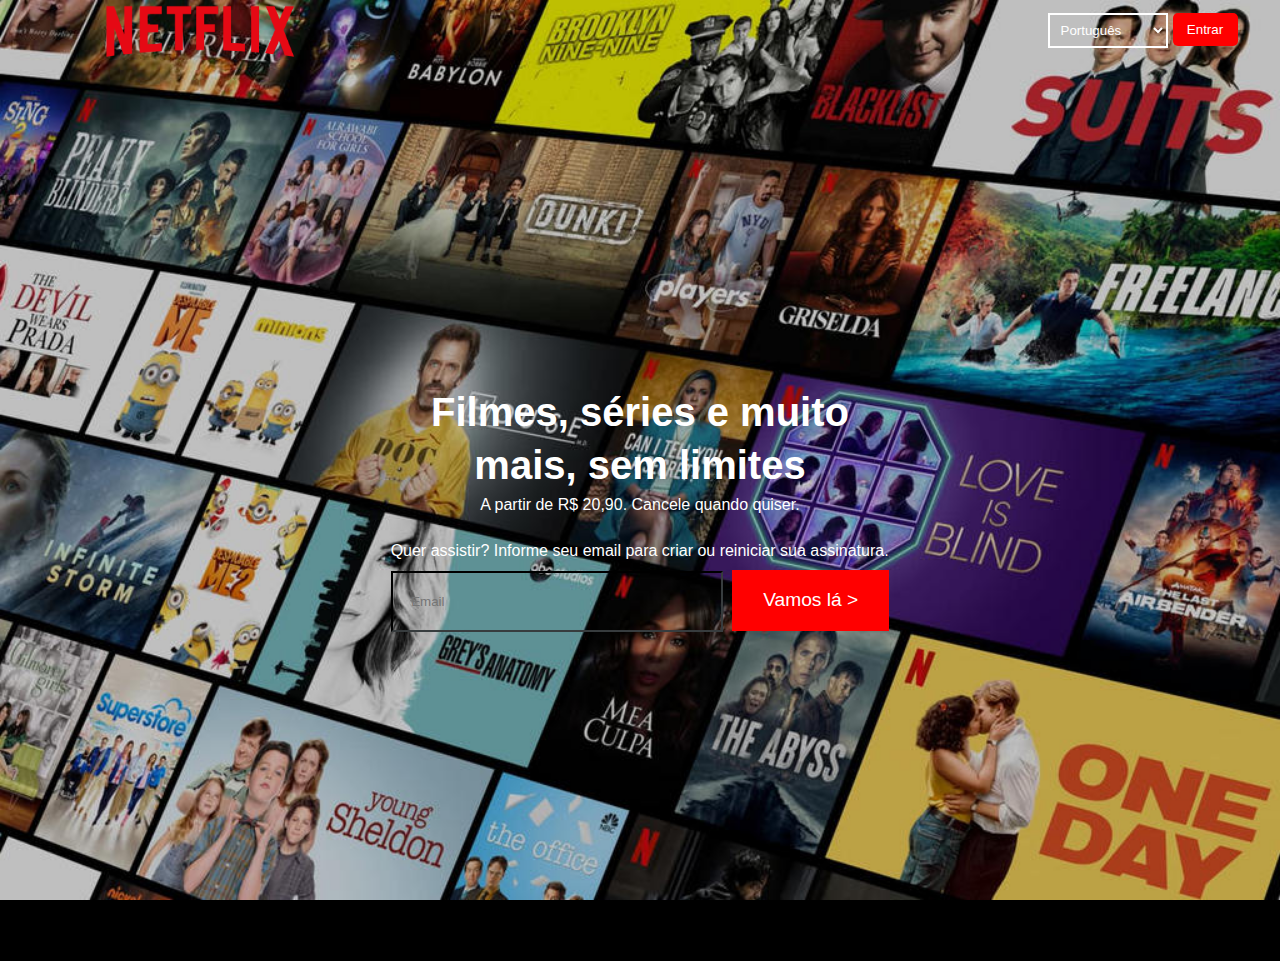
==== netflix-login/index.html @ fb144215 "Página de login da Netflix quase completa falta a sombra no background" ====
<!DOCTYPE html>
<html lang="pt-br">
<head>
    <meta charset="UTF-8">
    <meta name="viewport" content="width=device-width, initial-scale=1.0">
    <title>Netflix Brasil - assistir a séries online, assistir a filmes online</title>
    <link rel="shortcut icon" href="img/favicon.ico" type="image/x-icon">
    <link rel="stylesheet" href="https://fonts.googleapis.com/css2?family=Material+Symbols+Outlined:opsz,wght,FILL,GRAD@20..48,100..700,0..1,-50..200&icon_names=arrow_forward_ios" />
    <link rel="stylesheet" href="assets/style.css">
</head>
<body>
    <header>
        <div id="logo">
            <img src="img/Logonetflix.png" alt="Logo Netflix">
        </div>
            <div id="entrar">
                <select name="linguagem" id="linguagem">
                    <option value="pt-BR">
                         Português
                    </option>
                    <option value="en">
                        English
                    </option>
                </select>
                <button id="btn_entrar">Entrar</button>
        </div>
    </header>
    <main>
        <div id="conteudo">
            <div id="apresentacao">
                <h1>Filmes, séries e muito</h1> <h1>mais, sem limites</h1>
                <p>A partir de R$ 20,90. Cancele quando quiser.</p>
            </div>
            <div id="cadastrar">
                <p>Quer assistir? Informe seu email para criar ou reiniciar sua assinatura.</p>
                <div id="vamosla">
                    <input type="email" name="email" id="iemail" placeholder="     Email">
                    <button>Vamos lá  ></button>
                </div>
            </div>
        </div>
    </main>
</body>
</html>
---- netflix-login/assets/style.css ----
@charset "UTF-8";

*{
    padding: 0px;
    margin: 0px;
    box-sizing: border-box;
}

body, html{
    background-color: black !important;
    height: 100vh;
    font-family:'Segoe UI', Tahoma, Geneva, Verdana, sans-serif;
    color: white;
}

body{
    background-image: url(../img/fundo-netflix.jpg);
    background-size: cover;
    background-position: center;
    
}

header{
    display: flex;
    align-items: center;
    justify-content: space-between;
}

#logo{
    width: 400px;
    display: flex;
    justify-content: center;
}

#entrar{
    width: 280px;
    display: flex;
    justify-content: center;
    
}

#entrar select, button{
    padding: 7px;
    margin-left: 5px;
}

#btn_entrar{
    display: flex;
    justify-content: center;
    align-items: center;
    height: 33px;
    width: 65px;
    border: none;
    background-color: red;
    color: white;
    border-radius: 5px;
    cursor: pointer;
}

#linguagem{
    width: 120px;
    border: 2px solid white;
    color: white;
    background-color: transparent;
    opacity: 1px;
}

select > option{
    color: black;
}

header img{
    width: 200px;
}

main{
    width: 100vw;
    height: 100%;
    display: flex;
    justify-content: center;
    align-items: center;
}

#conteudo{
    display: flex;
    flex-direction: column;
    align-items: center;
}

#apresentacao{
    margin-bottom: 28px;
    display: flex;
    flex-direction: column;
    align-items: center;
    font-weight: 500;
}

#apresentacao > h1{
    font-size: 2.5em;
    font-weight: 700;
    margin-bottom: 8px;
}

#cadastrar p{
    margin-bottom: 10px;
    font-weight: 500;
}


#iemail{
    height: 61px;
    width: 332px;
    background: transparent;
    border-color: #373C3E;
}

#vamosla button{
    height: 61px;
    width: 157.3px;
    background-color: red;
    color: white;
    font-size: 1.2em;
    text-align: center;
    border: none;
}

button{
    cursor: pointer;
}
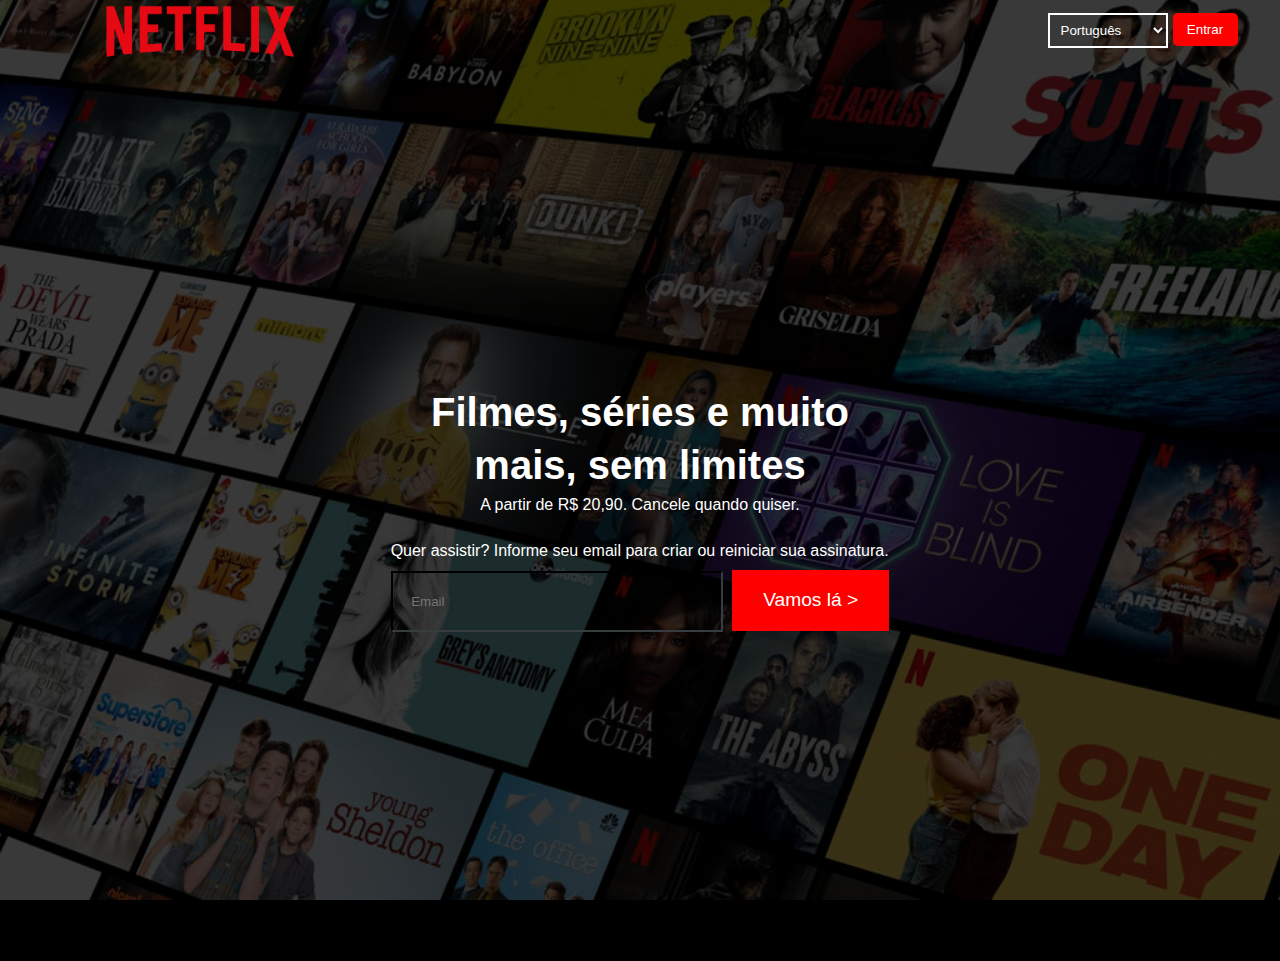
==== commit d72ae2a9: "Término do clone do site de login da netflix" ====
--- a/netflix-login/index.html
+++ b/netflix-login/index.html
@@ -9,36 +9,38 @@
     <link rel="stylesheet" href="assets/style.css">
 </head>
 <body>
-    <header>
-        <div id="logo">
-            <img src="img/Logonetflix.png" alt="Logo Netflix">
-        </div>
-            <div id="entrar">
-                <select name="linguagem" id="linguagem">
-                    <option value="pt-BR">
-                         Português
-                    </option>
-                    <option value="en">
-                        English
-                    </option>
-                </select>
-                <button id="btn_entrar">Entrar</button>
-        </div>
-    </header>
-    <main>
-        <div id="conteudo">
-            <div id="apresentacao">
-                <h1>Filmes, séries e muito</h1> <h1>mais, sem limites</h1>
-                <p>A partir de R$ 20,90. Cancele quando quiser.</p>
+    <div id="container">
+        <header>
+            <div id="logo">
+                <img src="img/Logonetflix.png" alt="Logo Netflix">
             </div>
-            <div id="cadastrar">
-                <p>Quer assistir? Informe seu email para criar ou reiniciar sua assinatura.</p>
-                <div id="vamosla">
-                    <input type="email" name="email" id="iemail" placeholder="     Email">
-                    <button>Vamos lá  ></button>
+                <div id="entrar">
+                    <select name="linguagem" id="linguagem">
+                        <option value="pt-BR">
+                             Português
+                        </option>
+                        <option value="en">
+                            English
+                        </option>
+                    </select>
+                    <button id="btn_entrar">Entrar</button>
+            </div>
+        </header>
+        <main>
+            <div id="conteudo">
+                <div id="apresentacao">
+                    <h1>Filmes, séries e muito</h1> <h1>mais, sem limites</h1>
+                    <p>A partir de R$ 20,90. Cancele quando quiser.</p>
+                </div>
+                <div id="cadastrar">
+                    <p>Quer assistir? Informe seu email para criar ou reiniciar sua assinatura.</p>
+                    <div id="vamosla">
+                        <input type="email" name="email" id="iemail" placeholder="     Email">
+                        <button>Vamos lá  ></button>
+                    </div>
                 </div>
             </div>
-        </div>
-    </main>
+        </main>
+    </div>
 </body>
 </html>--- a/netflix-login/assets/style.css
+++ b/netflix-login/assets/style.css
@@ -16,11 +16,18 @@
 body{
     background-image: url(../img/fundo-netflix.jpg);
     background-size: cover;
+    background-repeat: no-repeat;
     background-position: center;
-    
+    overflow: hidden;
 }
 
-header{
+#container{
+    width: 100%;
+    height: 100%;
+    background-color: rgba(0,0,0,0.7);
+}
+
+#container header{
     display: flex;
     align-items: center;
     justify-content: space-between;
@@ -65,7 +72,7 @@
     opacity: 1px;
 }
 
-select > option{
+#container select > option{
     color: black;
 }
 
